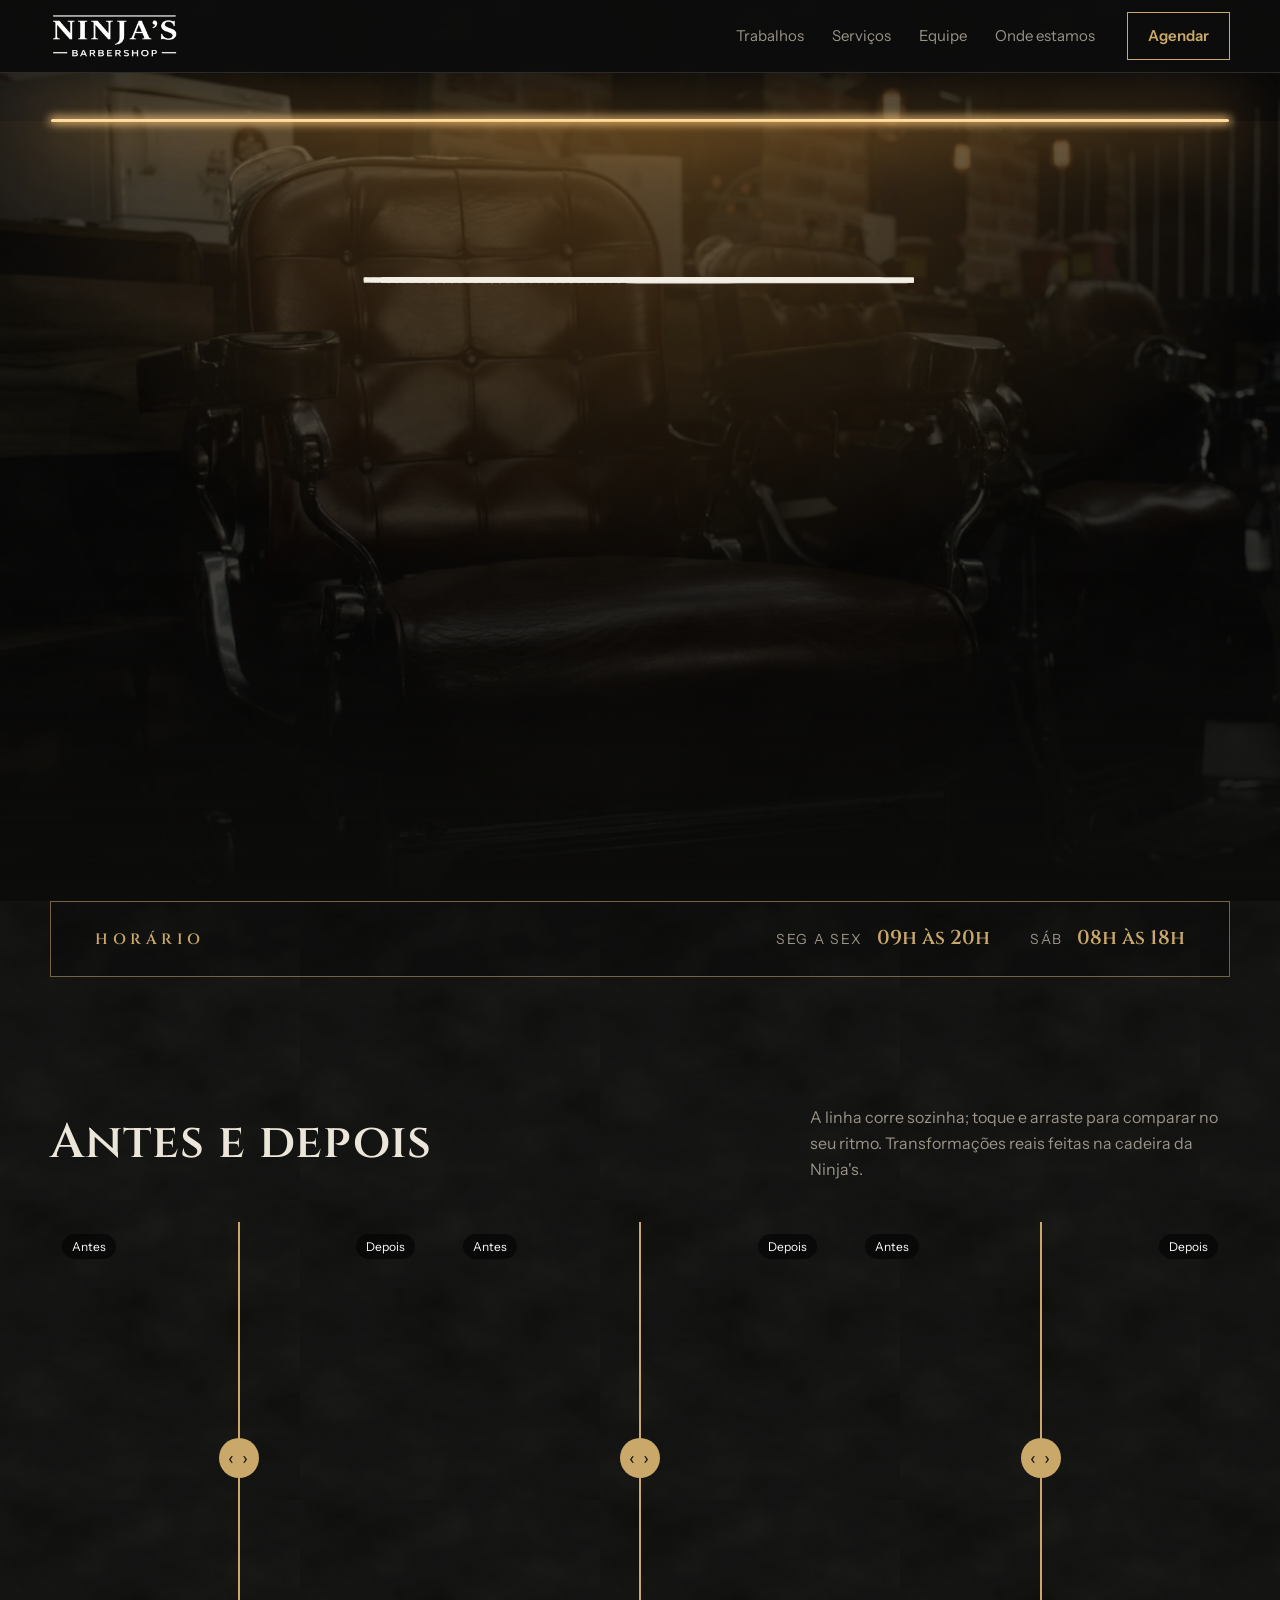
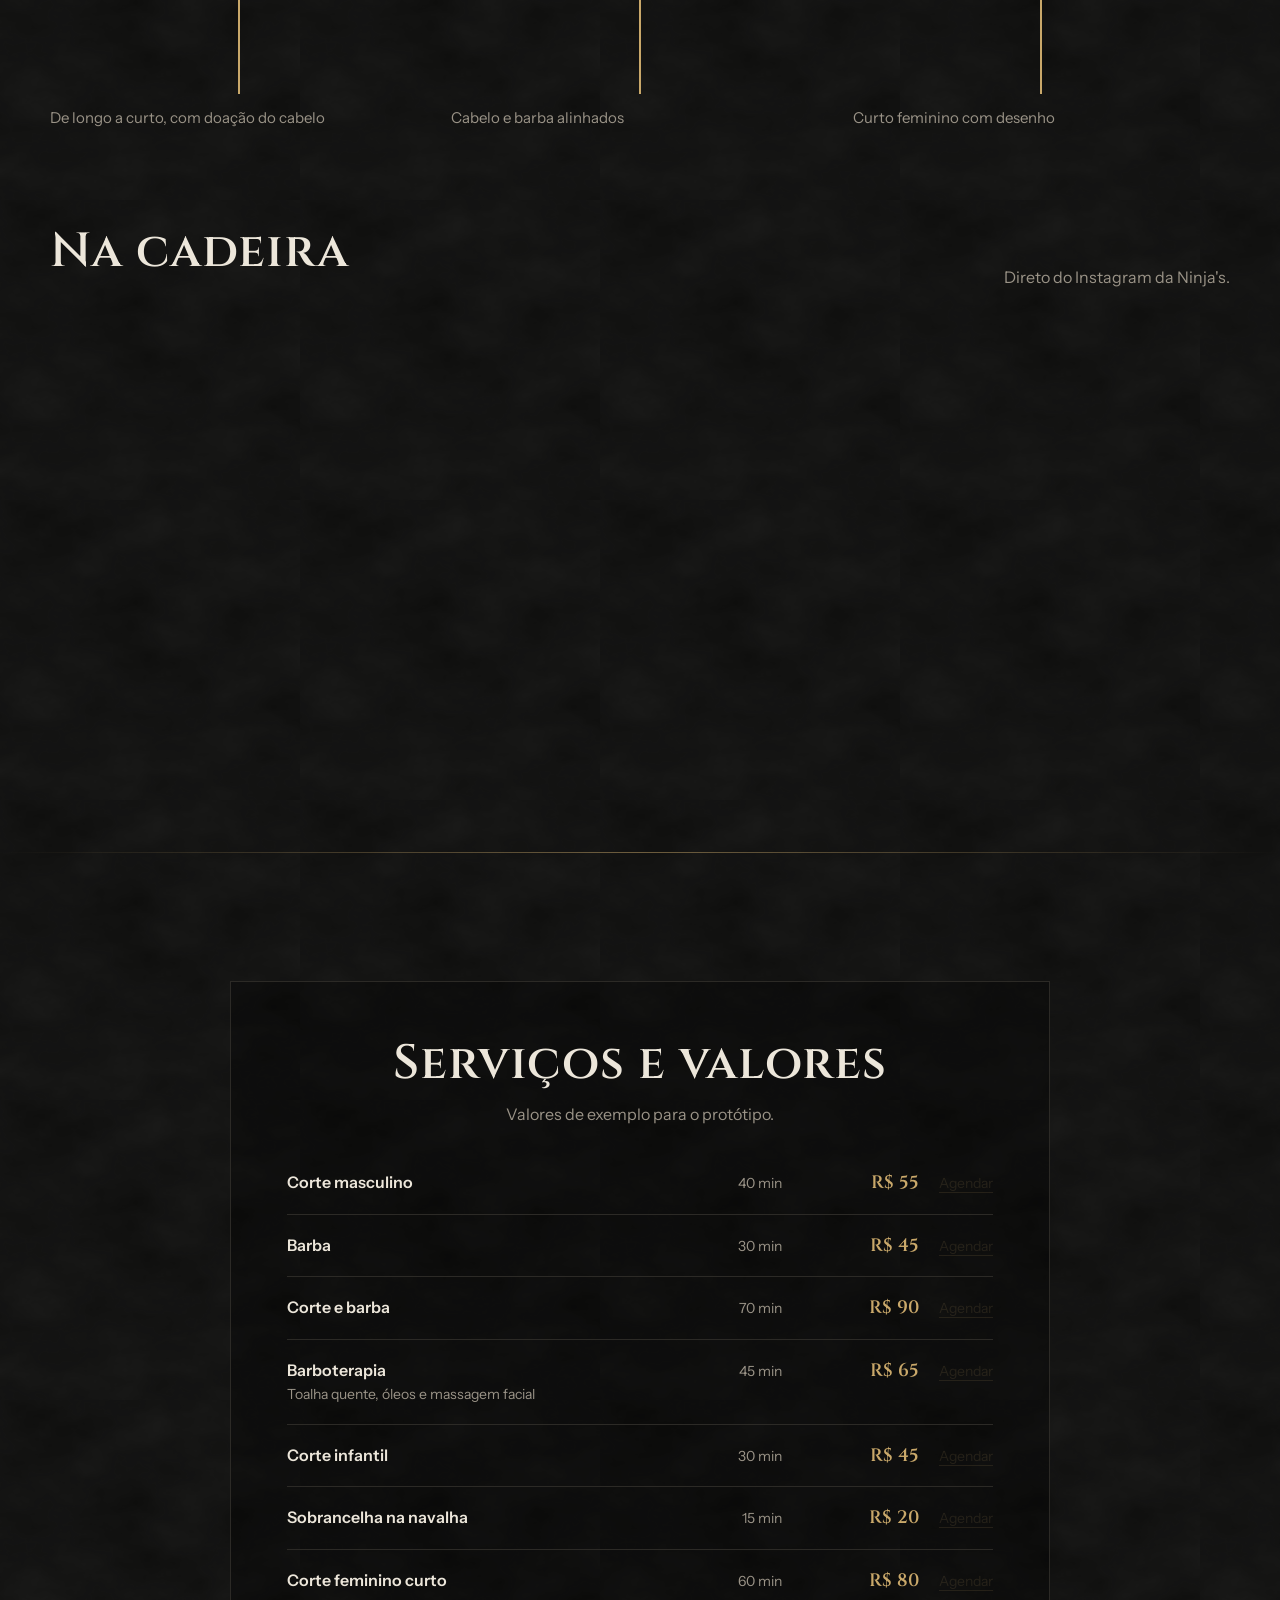
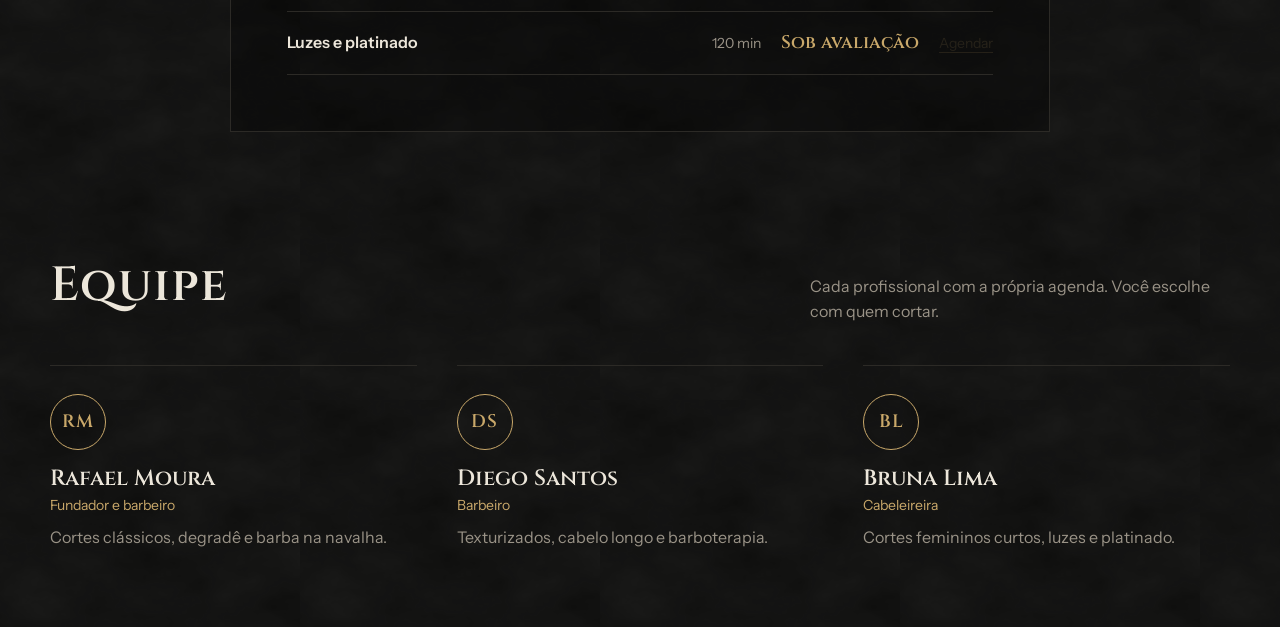
==== index.html @ 9067c2dd "prototipo Ninja's para aprovacao Co-Authored-By: Claude Opus 5.5 <noreply@anthropic.com>" ====
<!doctype html>
<meta charset="utf-8">
<meta name="robots" content="noindex">
<meta http-equiv="refresh" content="0; url=4-luz-de-led.html">
<title>Ninja's Barbershop</title>
<a href="4-luz-de-led.html">Abrir o site</a>
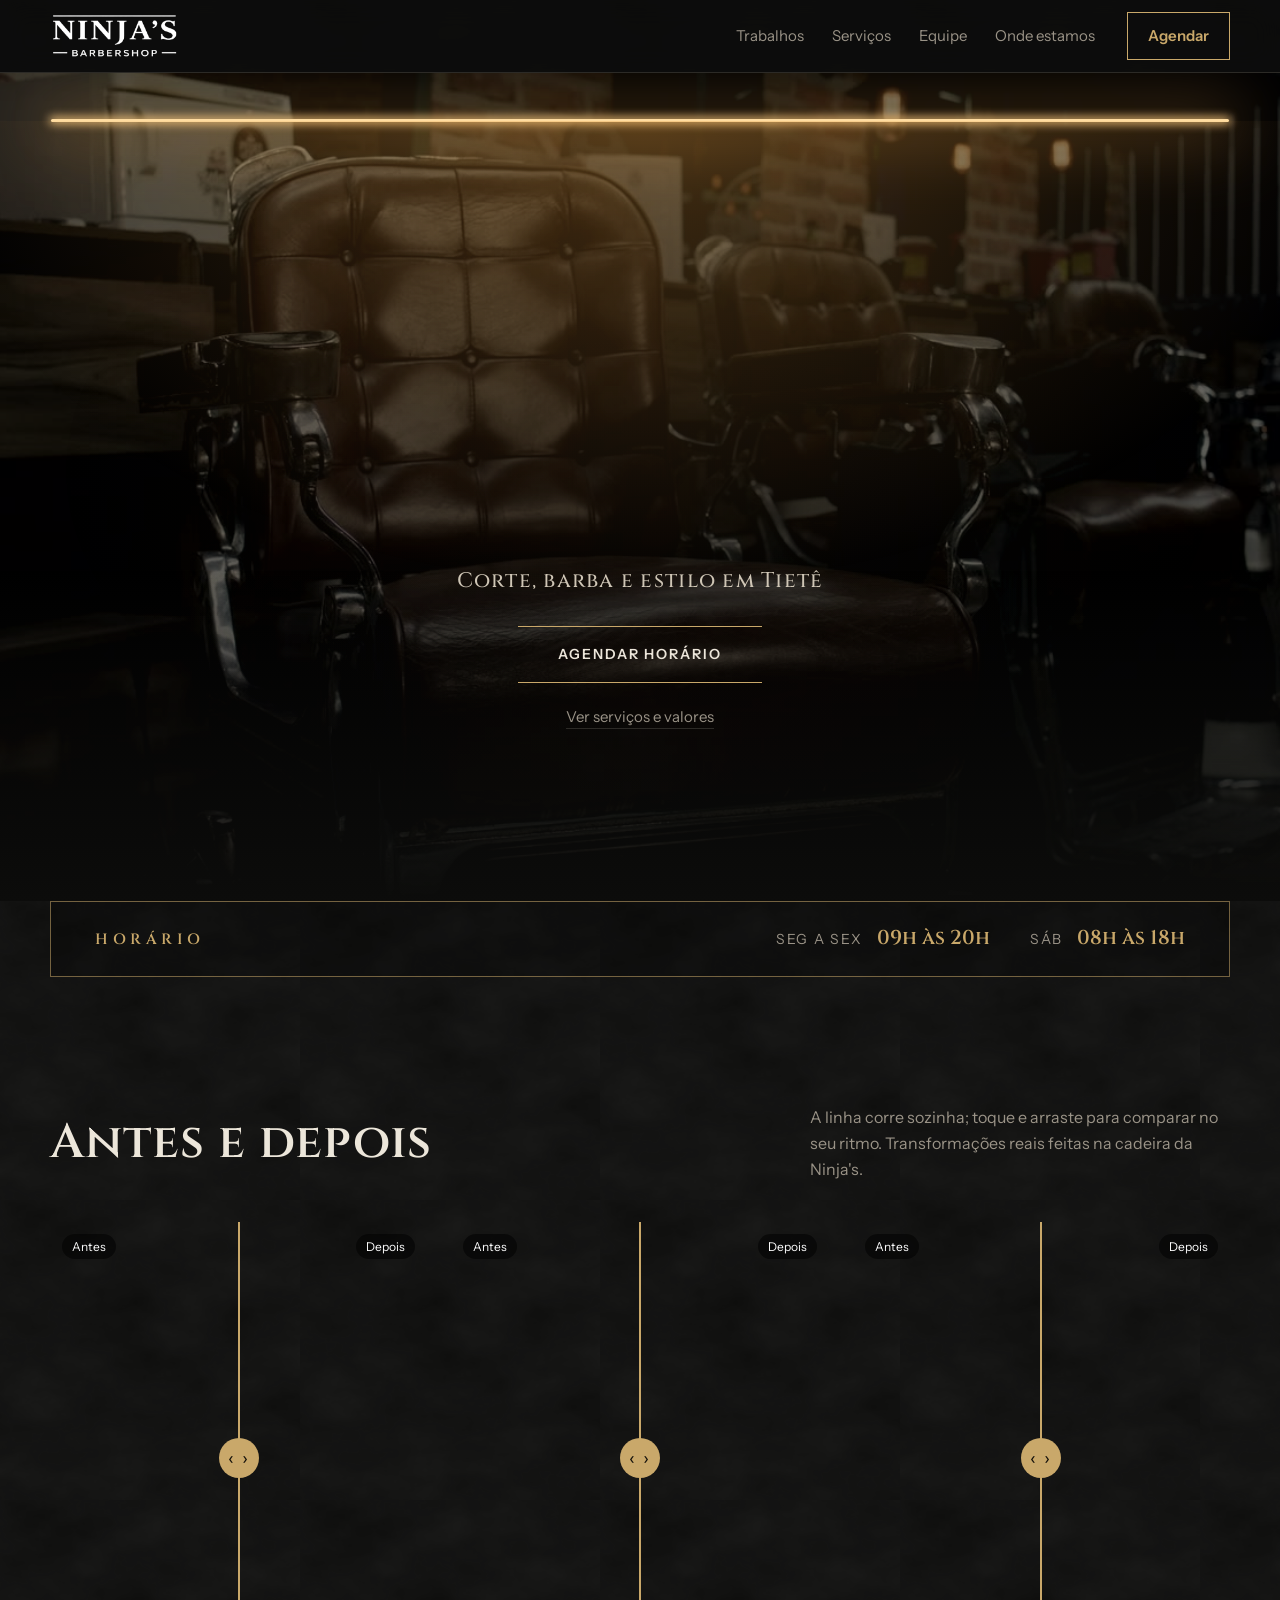
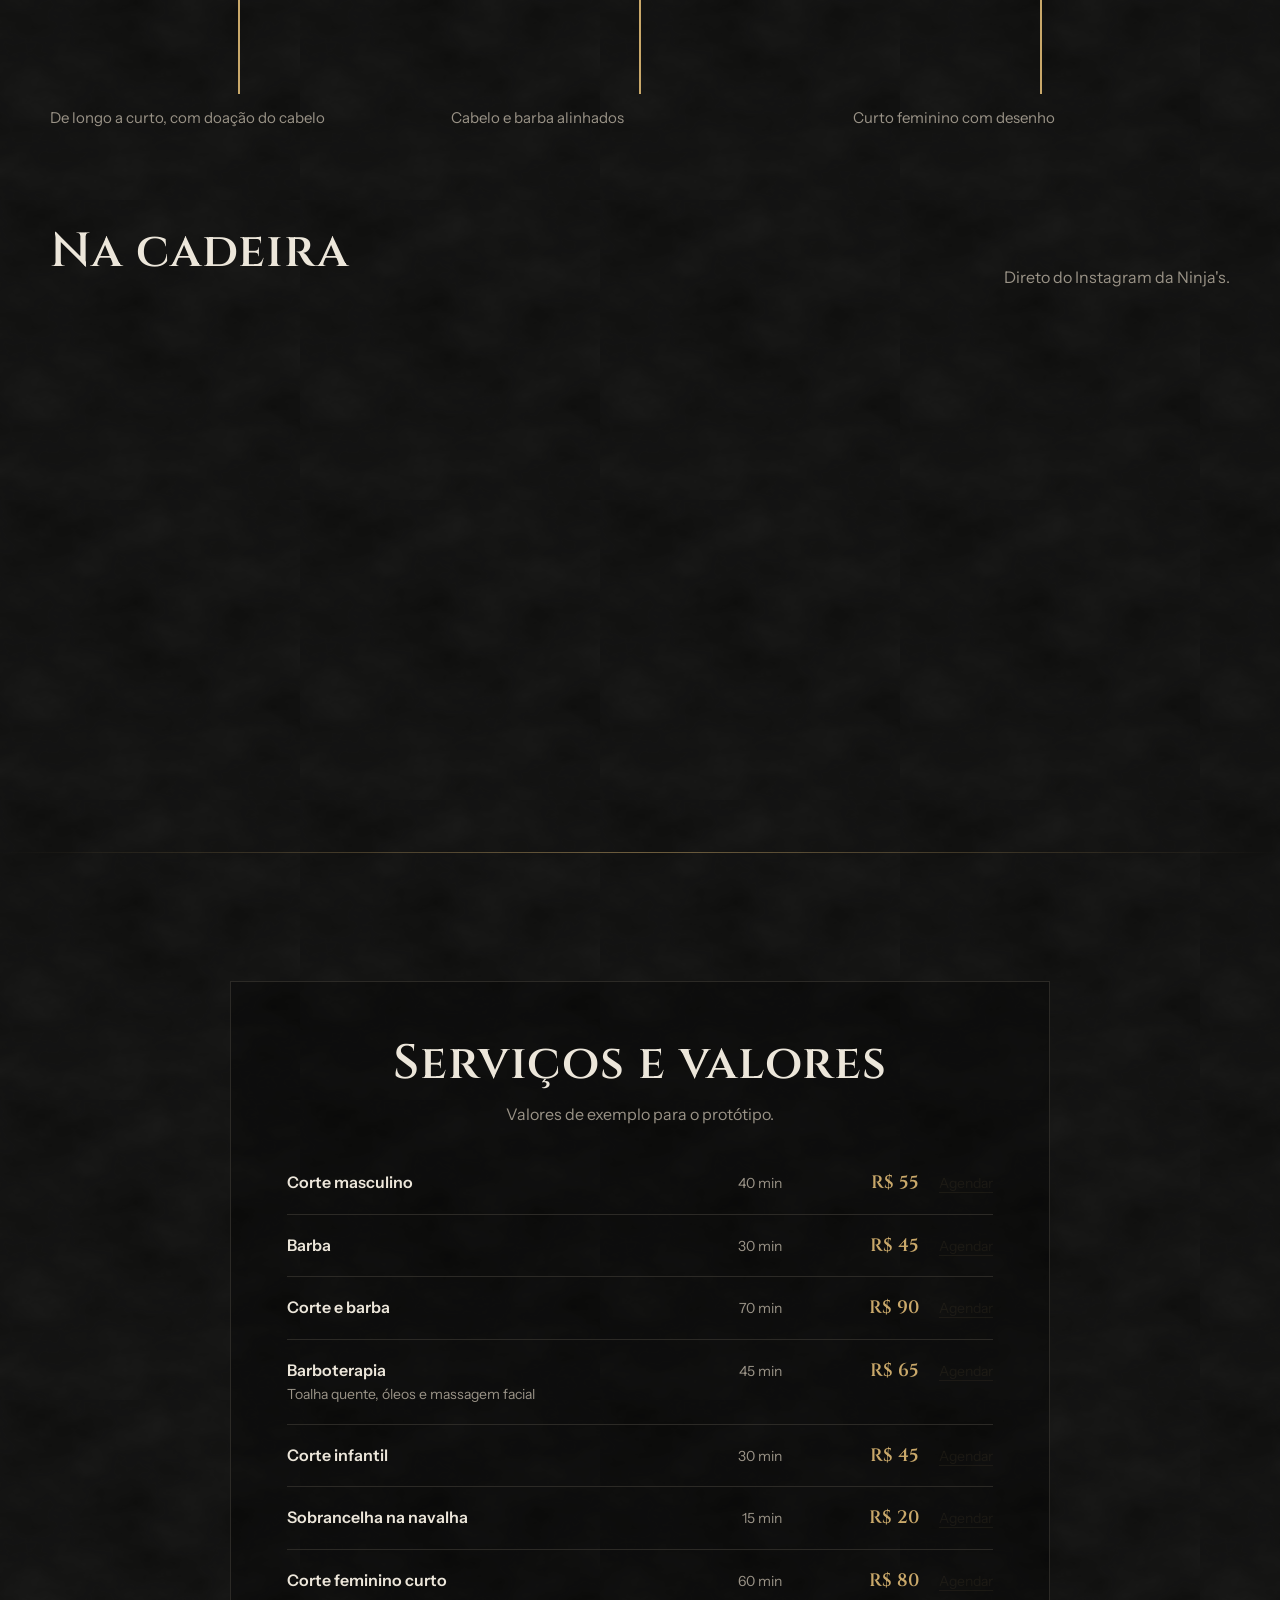
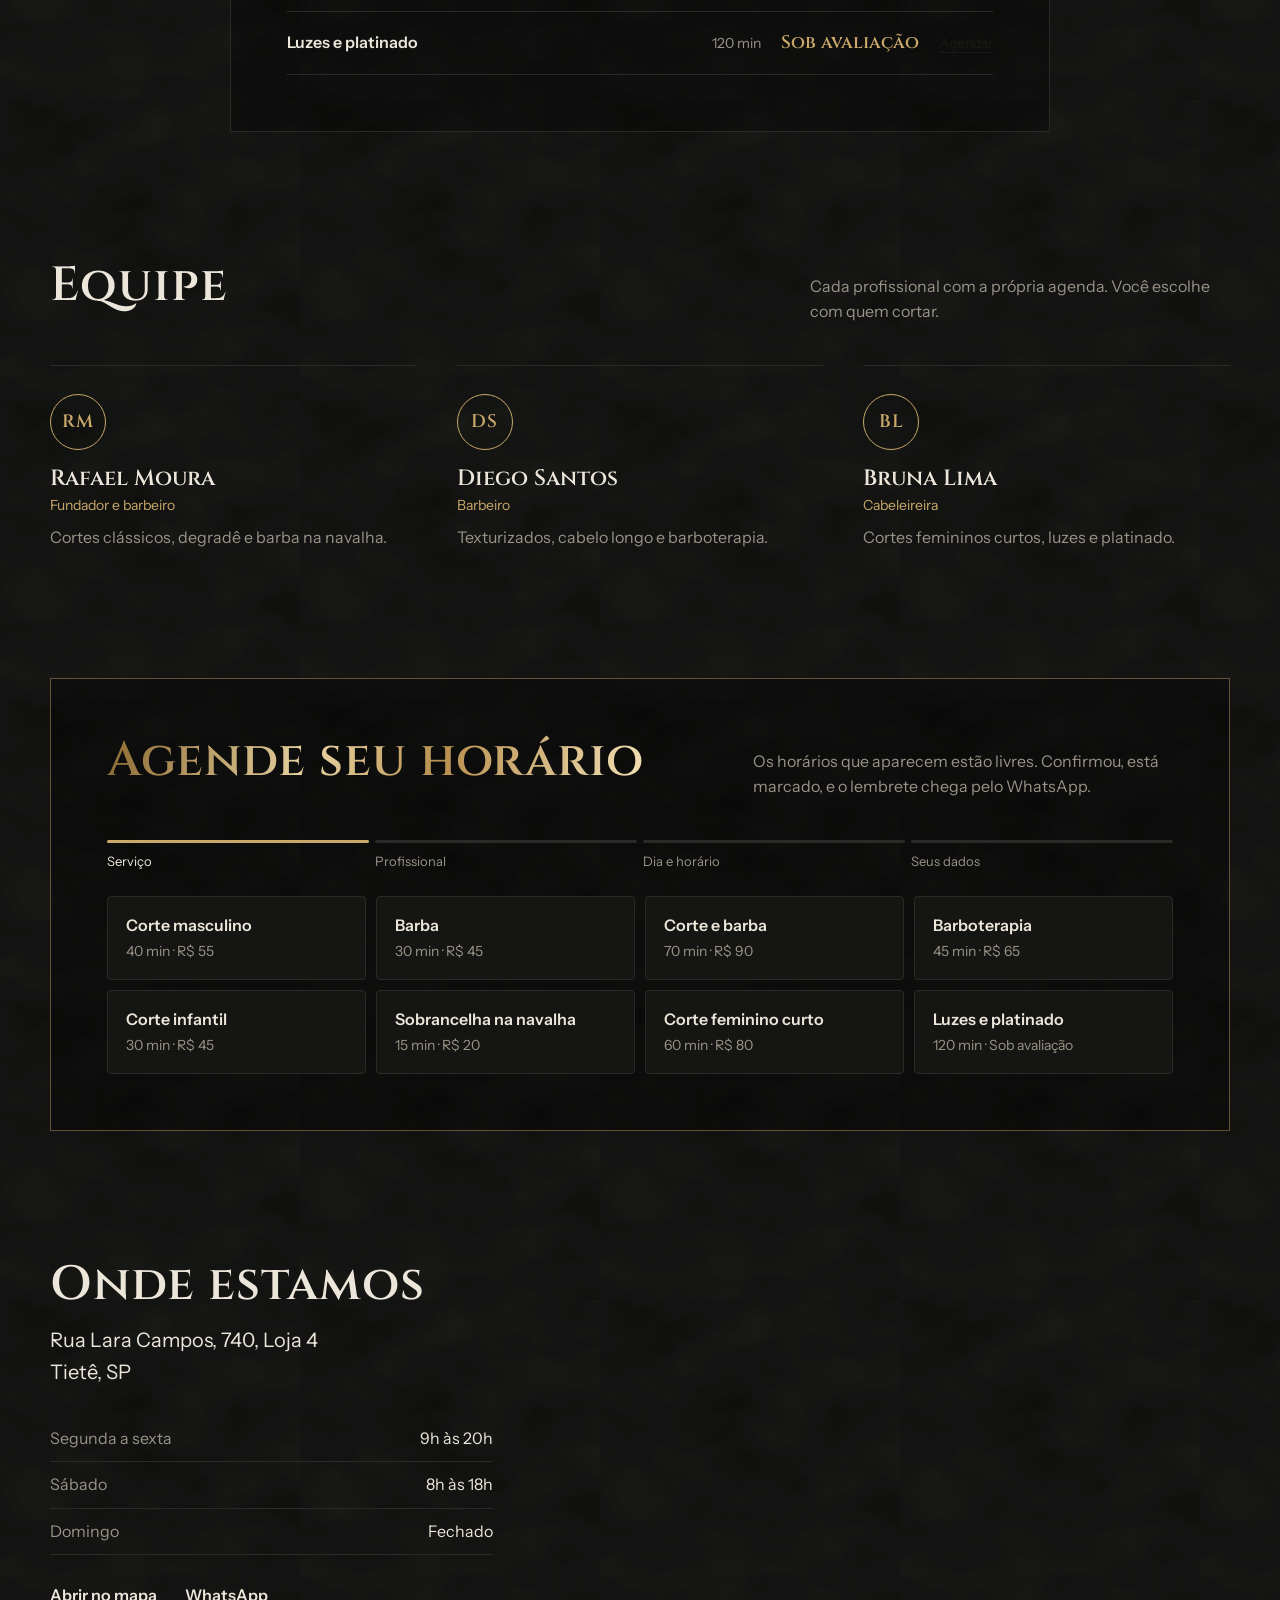
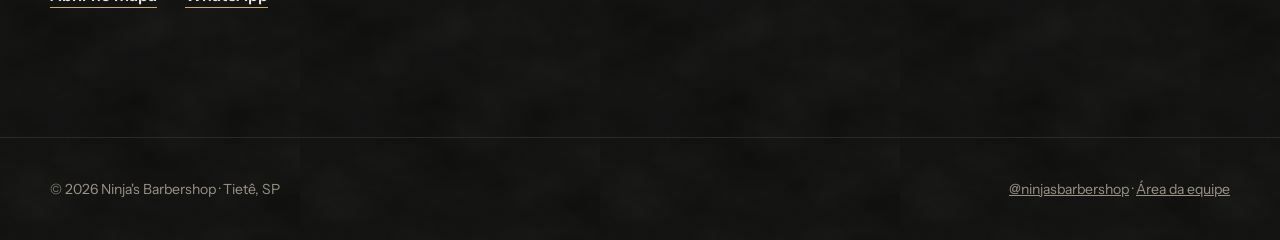
==== commit 884d4027: "renomeia para mockup-ninjas Co-Authored-By: Claude Opus 5.5 <noreply@anthropic.com>" ====
--- a/index.html
+++ b/index.html
@@ -1,6 +1,6 @@
 <!doctype html>
 <meta charset="utf-8">
 <meta name="robots" content="noindex">
-<meta http-equiv="refresh" content="0; url=4-luz-de-led.html">
+<meta http-equiv="refresh" content="0; url=mockup-ninjas.html">
 <title>Ninja's Barbershop</title>
-<a href="4-luz-de-led.html">Abrir o site</a>
+<a href="mockup-ninjas.html">Abrir o site</a>
